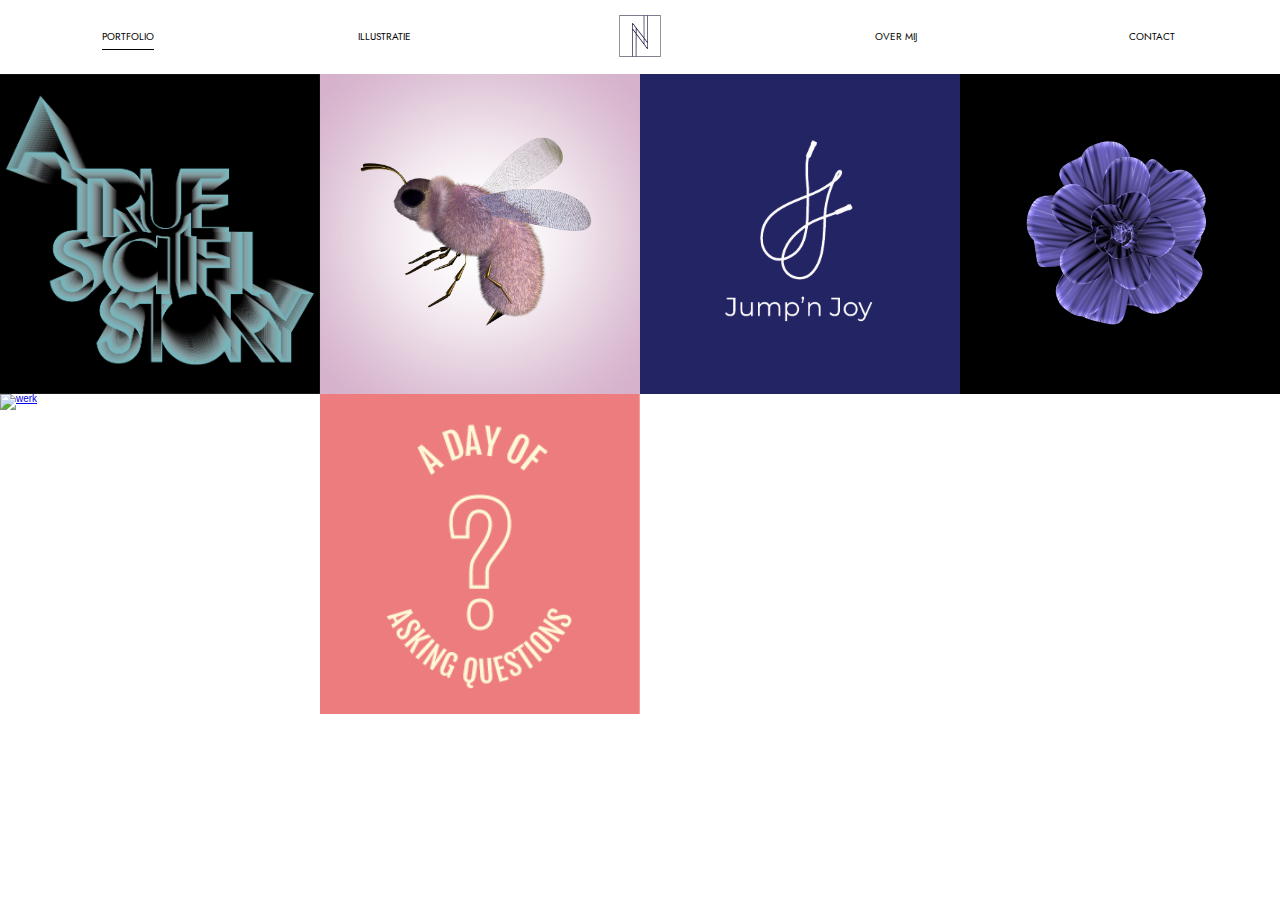
==== index.html @ 81b5c483 "eerste versie" ====
<!doctype html>
<html>
	<head>
		<title>nikihenderyckx</title>
		<link rel="stylesheet" type="text/css" href="reset_plus.css">
		<link rel="stylesheet" type="text/css" href="stijl.css">
		<link href="https://fonts.googleapis.com/css2?family=Jost&display=swap" rel="stylesheet">
		<script src="script.js" defer></script>
		<meta charset="utf-8">
	</head>
	<body class="portfolio">
    <header>
			<ul>
				<li><a class="selected" href="#">Portfolio</a></li>
				<li><a href="illustratie.html">Illustratie</a></li>
				<li><a href="#"><img src="afb/logo.png" alt="logo" style="width:42px;height:42px;border:0;"></a></li>
				<li><a href="over.html">over mij</a></li>
				<li><a href="contact.html">Contact</a></li>
			</ul>
    </header>
		<main>
			<a class="container" href="atruescifistory.html">
  			<img src="afb/scifi/atruescifistoryomslag-02.png" alt="werk" class="image">
  			<div class="overlay"><div class="text">A true scifi story<p>poster design</p></div></div>
			</a>

			<a class="container" href="over.html">
  			<img src="afb/bee.jpeg" alt="werk" class="image">
  			<div class="overlay"><div class="text">Bee 3D illustration</div></div>
			</a>

			<a class="container" href="jump'njoy.html">
  			<img src="afb/jnj/huisstijlboekjnj.jpg" alt="werk" class="image">
  			<div class="overlay"><div class="text">Jump'n Joy<p>rebranding</p></div></div>
			</a>

			<a class="container" href="over.html">
  			<img src="afb/flower.jpeg" alt="werk" class="image">
  			<div class="overlay"><div class="text">Flower 3D illustration</div></div>
			</a>

			<a class="container" href="onderweg.html">
				<img src="afb/onderweg/onderweg.jpg" alt="werk" class="image">
				<div class="overlay"><div class="text">onderweg<p>hoogdrukken</p></div></div>
			</a>
			
			<a class="container" href="adayof.html">
  			<img src="afb/adayof/adayof.png" alt="werk" class="image">
  			<div class="overlay"><div class="text">A day of asking questions<p>infographic</p></div></div>
			</a>

			<div class="vier"></div>
			<div class="vijf"></div>
			<div class="zes"></div>
			<div class="zeven"></div>
			<div class="acht"></div>
			<div class="negen"></div>
			<div class="tien"></div>
		</main>
	</body>
</html>
---- stijl.css ----
body{
  padding-top: 1.5rem;
  font-family: 'Roboto', sans-serif;
}
header ul{
  display: flex;
  flex-direction: row;
  justify-content: space-around;
  align-items: center;
  font-family: 'Jost', sans-serif;
  font-size: 1rem;
}
header ul li{
  width: 20vw;
  text-align: center;
}
header ul a{
  text-decoration: none;
  color: black;
  text-transform: uppercase;
}
.selected{
  border-bottom: solid black 1pt;
  padding-bottom: 0.5rem;
}



.portfolio main{
  padding-top: 1.5rem;
  display:grid;
  grid-template-columns: 1fr;
}

.container {
  position: relative;
  width: 100vw;
}

.image {
  display: block;
  width: 100%;
  height: auto;
}
.overlay {
  position: absolute;
  top: 0;
  bottom: 0;
  left: 0;
  right: 0;
  height: 100%;
  width: 100%;
  opacity: 0;
  transition: .5s ease;
  background-color: #ce796b;
}
.container:hover .overlay {
  opacity: 1;
}

.text {
  color: white;
  font-size: 1.5rem;
  position: absolute;
  top: 50%;
  left: 50%;
  transform: translate(-50%, -50%);
  text-align: center;
}
.text p{
  font-family: 'Roboto', sans-serif;
  font-weight: lighter;
  font-style: italic;
  margin-top: 0.5rem;
}

@media (min-width: 500px) {
.portfolio main{
  grid-template-columns: 1fr 1fr;
  }
.container {
  width: 50vw;
  }
}
@media (min-width: 800px) {
.portfolio main{
  grid-template-columns: 1fr 1fr 1fr;
  }
.container {
  width: 33.4vw;
  }
}
@media (min-width: 1200px) {
.portfolio main{
  grid-template-columns: 1fr 1fr 1fr 1fr;
  }
.container {
  width: 25vw;
  }
}

.over .een img{
  display: block;
  height: 30vh;
  width: auto;
  margin-left: auto;
  margin-right: auto;
  margin-top: 2rem;
}
.over .twee{
  padding: 2rem;
  font-size: 1.5rem;
  line-height: 2.5rem;
  max-width: 45rem;
  margin-left: auto;
  margin-right: auto;
  text-align: justify;
  color: #5A5A72;}

@media (min-width: 800px) {
  .over main{
    display: grid;
    grid-template-columns: 1fr 3fr;
    padding: 7rem 10vw;
  }
  .over .een{
    height: 100vh;
  }
  .over .een img{
    height: 50vh;
    width: auto;
    margin-top: 0;
  }
  .over .twee{
    height: 100vh;
    padding: 0 0 0 2rem;
    font-size: 1.7rem;
    line-height: 2.5rem;
    max-width: 50rem;
    margin-left: 0;
    margin-right: auto;
    text-align: left;
  }
}

.project main p{
  text-align:center;
  margin: 1rem auto;
  padding: 2rem 0;
  max-width: 45rem;
  font-size: 1.7rem;
  line-height: 2.5rem;
  color: #5A5A72;
}
.project main{
  padding: 0 9.5vw;
}
.project .kleur {
    background-color: #ECEBE9;
}
.project main img{
  padding-bottom: 5rem;
}
.project main a{
  display: block;
  padding-bottom: 7rem;
  font-size: 1.5rem;
  color:#5A5A72;
}

@media (min-width: 800px) {
  .project .kolom img{
    width: 40vw;
    display: inline;
  }
}

.contact main {
  text-align: center;
  margin-top: 7rem;
}
.contact h1 {
  font-family: 'Jost', sans-serif;
  font-weight: bold;
  font-size: 1.8rem;
  padding-bottom: 1rem;
  color: #ce796b;
  text-transform: uppercase;
  width: 40rem;
  border-bottom: 1px solid #ce796b;
  margin: 2rem auto;
}
.contact p{
  color: #5A5A72;
  font-size: 1.5rem;
  margin-bottom: 1.5rem;
}
.contact p span{
  font-weight: bold;
}
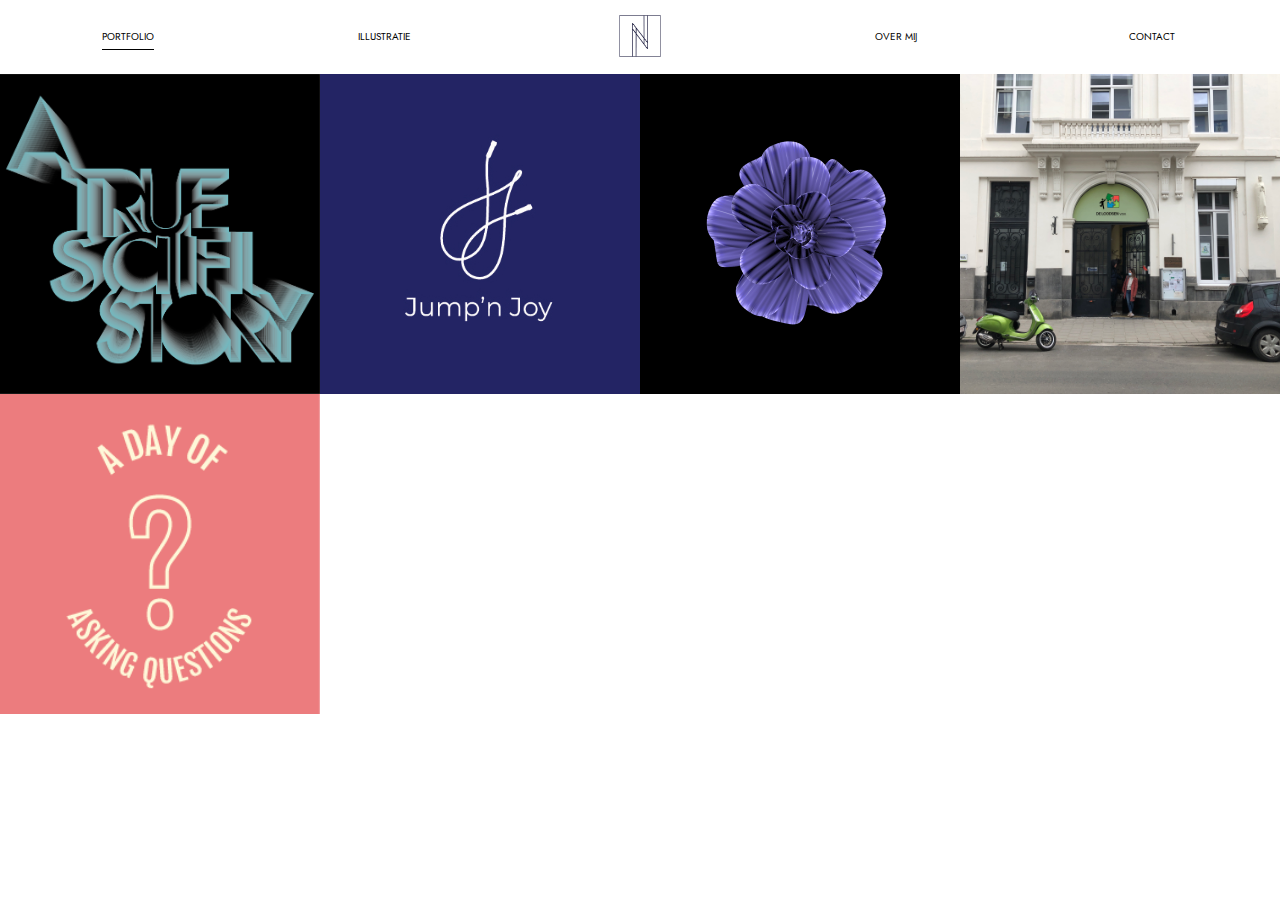
==== commit c53e83b9: "kleur aanpassen + updaten projecten" ====
--- a/index.html
+++ b/index.html
@@ -6,14 +6,15 @@
 		<link rel="stylesheet" type="text/css" href="stijl.css">
 		<link href="https://fonts.googleapis.com/css2?family=Jost&display=swap" rel="stylesheet">
 		<script src="script.js" defer></script>
+		<meta name="viewport" content="width=device-width, initial-scale=1.0">
 		<meta charset="utf-8">
 	</head>
 	<body class="portfolio">
     <header>
 			<ul>
-				<li><a class="selected" href="#">Portfolio</a></li>
+				<li><a class="selected" href="index.html">Portfolio</a></li>
 				<li><a href="illustratie.html">Illustratie</a></li>
-				<li><a href="#"><img src="afb/logo.png" alt="logo" style="width:42px;height:42px;border:0;"></a></li>
+				<li><a href="index.html"><img src="afb/logo.png" alt="logo" style="width:42px;height:42px;border:0;"></a></li>
 				<li><a href="over.html">over mij</a></li>
 				<li><a href="contact.html">Contact</a></li>
 			</ul>
@@ -24,26 +25,21 @@
   			<div class="overlay"><div class="text">A true scifi story<p>poster design</p></div></div>
 			</a>
 
-			<a class="container" href="over.html">
-  			<img src="afb/bee.jpeg" alt="werk" class="image">
-  			<div class="overlay"><div class="text">Bee 3D illustration</div></div>
-			</a>
-
 			<a class="container" href="jump'njoy.html">
   			<img src="afb/jnj/huisstijlboekjnj.jpg" alt="werk" class="image">
   			<div class="overlay"><div class="text">Jump'n Joy<p>rebranding</p></div></div>
 			</a>
 
-			<a class="container" href="over.html">
+			<a class="container" href="3dflower.html">
   			<img src="afb/flower.jpeg" alt="werk" class="image">
   			<div class="overlay"><div class="text">Flower 3D illustration</div></div>
 			</a>
 
-			<a class="container" href="onderweg.html">
-				<img src="afb/onderweg/onderweg.jpg" alt="werk" class="image">
-				<div class="overlay"><div class="text">onderweg<p>hoogdrukken</p></div></div>
+			<a class="container" href="deloodsen.html">
+  			<img src="afb/deloodsen/voordeur.jpg" alt="werk" class="image">
+  			<div class="overlay"><div class="text">De Loodsen vzw<p>rebranding, webdesign</p></div></div>
 			</a>
-			
+
 			<a class="container" href="adayof.html">
   			<img src="afb/adayof/adayof.png" alt="werk" class="image">
   			<div class="overlay"><div class="text">A day of asking questions<p>infographic</p></div></div>
--- a/stijl.css
+++ b/stijl.css
@@ -52,7 +52,7 @@
   width: 100%;
   opacity: 0;
   transition: .5s ease;
-  background-color: #ce796b;
+  background-color: #C33149;
 }
 .container:hover .overlay {
   opacity: 1;
@@ -157,9 +157,20 @@
 }
 .project .kleur {
     background-color: #ECEBE9;
+    min-height: 92vh;
+}
+.project #verticaal img {
+  margin: 0 5vw;
+  width: 70vw;
 }
 .project main img{
   padding-bottom: 5rem;
+}
+.project main video{
+  padding-bottom: 5rem;
+  margin: 0 5vw;
+  width: 70vw;
+  height: auto;
 }
 .project main a{
   display: block;
@@ -172,6 +183,10 @@
   .project .kolom img{
     width: 40vw;
     display: inline;
+  }
+  .project #verticaal img {
+    margin: 0 20vw;
+    width: 40vw;
   }
 }
 
@@ -184,7 +199,7 @@
   font-weight: bold;
   font-size: 1.8rem;
   padding-bottom: 1rem;
-  color: #ce796b;
+  color: #C33149;
   text-transform: uppercase;
   width: 40rem;
   border-bottom: 1px solid #ce796b;
